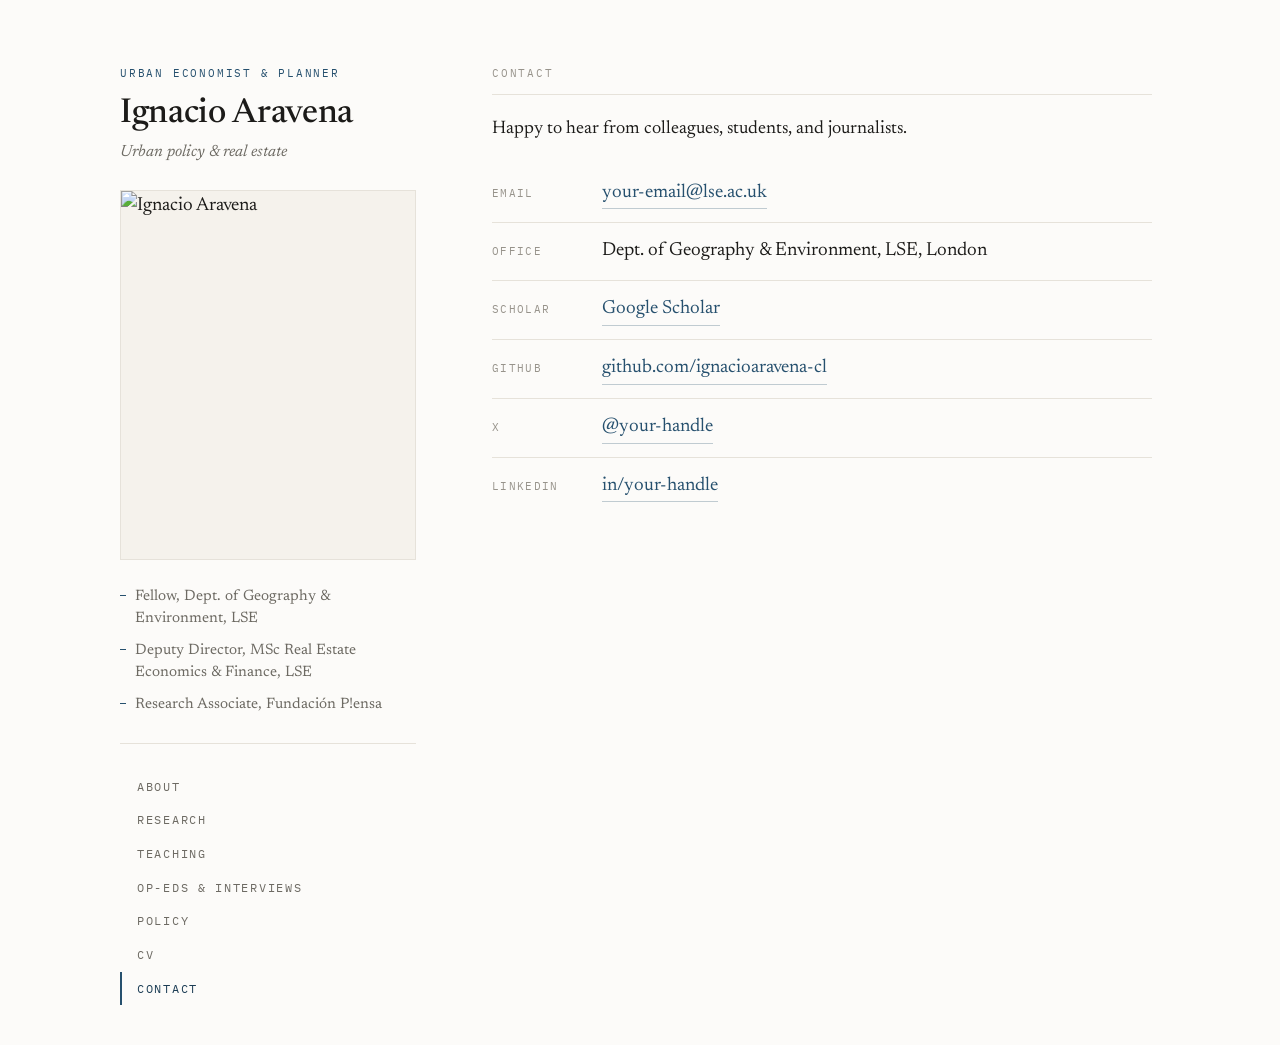
==== contact.html @ 07a5cd49 "Add files via upload" ====
<!DOCTYPE html>
<html lang="en">
<head>
  <meta charset="utf-8">
  <meta name="viewport" content="width=device-width, initial-scale=1">
  <title>Contact — Ignacio Aravena</title>
  <meta name="description" content="Contact Ignacio Aravena.">
  <link rel="preconnect" href="https://fonts.googleapis.com">
  <link rel="preconnect" href="https://fonts.gstatic.com" crossorigin>
  <link href="https://fonts.googleapis.com/css2?family=Newsreader:ital,opsz,wght@0,6..72,400;0,6..72,500;1,6..72,400&family=IBM+Plex+Mono:wght@400;500&display=swap" rel="stylesheet">
  <link rel="stylesheet" href="style.css">
</head>
<body>
  <div class="wrap">

    <aside class="sidebar">
      <p class="eyebrow">Urban economist &amp; planner</p>
      <h1 class="name"><a href="index.html">Ignacio Aravena</a></h1>
      <p class="role">Urban policy &amp; real estate</p>
      <img class="portrait" src="images/profile.jpg" alt="Ignacio Aravena">
      <ul class="affil">
        <li>Fellow, Dept. of Geography &amp; Environment, LSE</li>
        <li>Deputy Director, MSc Real Estate Economics &amp; Finance, LSE</li>
        <li>Research Associate, Fundación P!ensa</li>
      </ul>
      <hr class="rule">
      <nav aria-label="Primary">
        <ul class="nav">
          <li><a href="index.html">About</a></li>
          <li><a href="research.html">Research</a></li>
          <li><a href="teaching.html">Teaching</a></li>
          <li><a href="opeds.html">Op-eds &amp; Interviews</a></li>
          <li><a href="policy.html">Policy</a></li>
          <li><a href="files/cv.pdf">CV</a></li>
          <li><a href="contact.html" aria-current="page">Contact</a></li>
        </ul>
      </nav>
    </aside>

    <main class="content">
      <p class="section-label">Contact</p>

      <p class="lead">Happy to hear from colleagues, students, and journalists.</p>

      <!-- EDIT: fill in your real details and remove any line you don't want -->
      <ul class="links">
        <li><span class="k">Email</span>
          <a href="mailto:your-email@lse.ac.uk">your-email@lse.ac.uk</a></li>
        <li><span class="k">Office</span>
          <span>Dept. of Geography &amp; Environment, LSE, London</span></li>
        <li><span class="k">Scholar</span>
          <a href="#">Google Scholar</a></li>
        <li><span class="k">GitHub</span>
          <a href="https://github.com/ignacioaravena-cl">github.com/ignacioaravena-cl</a></li>
        <li><span class="k">X</span>
          <a href="#">@your-handle</a></li>
        <li><span class="k">LinkedIn</span>
          <a href="#">in/your-handle</a></li>
      </ul>
    </main>

  </div>
</body>
</html>
---- style.css ----
/* ============================================================
   Ignacio Aravena — personal site
   Static site for GitHub Pages. Edit content in the .html files.
   Palette: warm paper + ink, single blueprint-blue accent.
   Type: Newsreader (serif) for reading, IBM Plex Mono for labels.
   ============================================================ */

:root {
  --paper:      #fcfbf9;
  --paper-alt:  #f5f2ec;
  --ink:        #1c1b19;
  --muted:      #6d6a63;
  --faint:      #97938b;
  --accent:     #26506e;
  --accent-deep:#1c3d55;
  --rule:       #e6e2da;

  /* tier / accent palette */
  --blue:  #26506e;
  --green: #2c6a56;
  --amber: #a9772e;
  --brick: #9a4a41;

  --serif: "Newsreader", Georgia, "Times New Roman", serif;
  --mono:  "IBM Plex Mono", ui-monospace, "SFMono-Regular", Menlo, monospace;

  --maxw: 1120px;
}

* { box-sizing: border-box; }

html { -webkit-text-size-adjust: 100%; }

body {
  margin: 0;
  background: var(--paper);
  color: var(--ink);
  font-family: var(--serif);
  font-size: 19px;
  line-height: 1.62;
  font-weight: 400;
  -webkit-font-smoothing: antialiased;
  text-rendering: optimizeLegibility;
  animation: fade-in 0.6s ease both;
}

@keyframes fade-in { from { opacity: 0; } to { opacity: 1; } }

/* ---------- layout ---------- */
.wrap {
  max-width: var(--maxw);
  margin: 0 auto;
  padding: 0 40px;
  display: grid;
  grid-template-columns: 296px 1fr;
  gap: 76px;
  align-items: start;
}

.sidebar {
  position: sticky;
  top: 64px;
  padding: 64px 0 40px;
}

.content {
  padding: 64px 0 96px;
  max-width: 660px;
}

/* ---------- sidebar identity ---------- */
.eyebrow {
  font-family: var(--mono);
  font-size: 0.7rem;
  letter-spacing: 0.16em;
  text-transform: uppercase;
  color: var(--accent);
  margin: 0 0 14px;
}

.name {
  font-family: var(--serif);
  font-weight: 500;
  font-size: 2.15rem;
  line-height: 1.08;
  letter-spacing: -0.01em;
  margin: 0 0 6px;
}

.name a { color: var(--ink); text-decoration: none; }

.role {
  font-style: italic;
  color: var(--muted);
  font-size: 1.02rem;
  margin: 0 0 24px;
}

.portrait {
  width: 100%;
  aspect-ratio: 4 / 5;
  object-fit: cover;
  background: var(--paper-alt);
  border: 1px solid var(--rule);
  margin: 0 0 26px;
  display: block;
}

.affil {
  list-style: none;
  margin: 0 0 26px;
  padding: 0;
  font-size: 0.94rem;
  color: var(--muted);
  line-height: 1.5;
}
.affil li { margin-bottom: 9px; padding-left: 15px; position: relative; }
.affil li::before {
  content: "";
  position: absolute; left: 0; top: 0.62em;
  width: 6px; height: 1px; background: var(--accent);
}

.rule {
  border: 0;
  border-top: 1px solid var(--rule);
  margin: 26px 0;
}

/* ---------- nav ---------- */
.nav { list-style: none; margin: 0; padding: 0; }
.nav li { margin: 0; }
.nav a {
  display: block;
  font-family: var(--mono);
  font-size: 0.76rem;
  letter-spacing: 0.14em;
  text-transform: uppercase;
  color: var(--muted);
  text-decoration: none;
  padding: 7px 0 7px 15px;
  border-left: 2px solid transparent;
  transition: color 0.18s ease, border-color 0.18s ease;
}
.nav a:hover { color: var(--ink); border-left-color: var(--rule); }
.nav a[aria-current="page"] {
  color: var(--accent-deep);
  border-left-color: var(--accent);
}

/* ---------- content ---------- */
.section-label {
  font-family: var(--mono);
  font-size: 0.7rem;
  letter-spacing: 0.16em;
  text-transform: uppercase;
  color: var(--faint);
  margin: 0 0 22px;
  padding-bottom: 12px;
  border-bottom: 1px solid var(--rule);
}

.content h1 {
  font-weight: 500;
  font-size: 1.9rem;
  line-height: 1.15;
  letter-spacing: -0.01em;
  margin: 0 0 24px;
}

.content p { margin: 0 0 20px; }

.content a {
  color: var(--accent);
  text-decoration: none;
  border-bottom: 1px solid rgba(38, 80, 110, 0.28);
  transition: border-color 0.18s ease, color 0.18s ease;
}
.content a:hover { color: var(--accent-deep); border-bottom-color: var(--accent); }

.lead { font-size: 1.14rem; }

/* ---------- papers ---------- */
.paper { padding: 26px 0; border-top: 1px solid var(--rule); }
.paper:first-of-type { border-top: 0; padding-top: 4px; }

.paper-tag {
  display: inline-block;
  font-family: var(--mono);
  font-size: 0.64rem;
  letter-spacing: 0.12em;
  text-transform: uppercase;
  color: var(--blue);
  background: rgba(38, 80, 110, 0.09);
  padding: 3px 9px;
  border-radius: 3px;
  margin-bottom: 12px;
}
.paper-tag.t-green { color: var(--green); background: rgba(44, 106, 86, 0.10); }
.paper-tag.t-amber { color: var(--amber); background: rgba(169, 119, 46, 0.12); }
.paper-tag.t-brick { color: var(--brick); background: rgba(154, 74, 65, 0.10); }
.paper-tag.wip     { color: var(--amber); background: rgba(169, 119, 46, 0.12); }

.paper h3 {
  font-weight: 500;
  font-size: 1.24rem;
  line-height: 1.28;
  margin: 0 0 6px;
}
.paper h3 a { border-bottom-width: 0; }
.paper h3 a:hover { border-bottom-width: 1px; }

.paper .coauthors {
  font-style: italic;
  color: var(--muted);
  font-size: 0.96rem;
  margin: 0 0 12px;
}

.paper .abstract {
  color: #38352f;
  font-size: 0.98rem;
  line-height: 1.58;
  margin: 0;
}

/* ---------- teaching list ---------- */
.course { padding: 24px 0; border-top: 1px solid var(--rule); }
.course:first-of-type { border-top: 0; padding-top: 4px; }
.course .code {
  font-family: var(--mono);
  font-size: 0.72rem;
  letter-spacing: 0.12em;
  color: var(--accent);
  margin-bottom: 8px;
}
.course h3 { font-weight: 500; font-size: 1.18rem; margin: 0 0 6px; }
.course .where { color: var(--muted); font-style: italic; font-size: 0.96rem; margin: 0 0 8px; }
.course p { font-size: 0.98rem; color: #38352f; margin: 0; }

/* ---------- contact ---------- */
.links { list-style: none; margin: 0; padding: 0; }
.links li {
  display: flex;
  gap: 18px;
  align-items: baseline;
  padding: 13px 0;
  border-top: 1px solid var(--rule);
}
.links li:first-child { border-top: 0; }
.links .k {
  font-family: var(--mono);
  font-size: 0.7rem;
  letter-spacing: 0.12em;
  text-transform: uppercase;
  color: var(--faint);
  min-width: 92px;
}

/* ---------- writing / policy entries ---------- */
.entry { padding: 22px 0; border-top: 1px solid var(--rule); }
.entry:first-of-type { border-top: 0; padding-top: 4px; }
.entry .meta {
  font-family: var(--mono);
  font-size: 0.68rem;
  letter-spacing: 0.12em;
  text-transform: uppercase;
  color: var(--accent);
  margin-bottom: 8px;
}
.entry .meta .date { color: var(--faint); }
.entry h3 {
  font-weight: 500;
  font-size: 1.14rem;
  line-height: 1.3;
  margin: 0 0 6px;
}
.entry h3 a { border-bottom-width: 0; }
.entry h3 a:hover { border-bottom-width: 1px; }
.entry p { font-size: 0.95rem; color: var(--muted); line-height: 1.55; margin: 0; }

/* ---------- colored section labels (per tier) ---------- */
.section-label.t-blue  { color: var(--blue);  border-bottom-color: var(--blue);  border-bottom-width: 2px; }
.section-label.t-green { color: var(--green); border-bottom-color: var(--green); border-bottom-width: 2px; }
.section-label.t-amber { color: var(--amber); border-bottom-color: var(--amber); border-bottom-width: 2px; }
.section-label.t-brick { color: var(--brick); border-bottom-color: var(--brick); border-bottom-width: 2px; }

/* ---------- link chips (PDF / versions / coverage) ---------- */
.chips { display: flex; flex-wrap: wrap; gap: 8px; margin: 12px 0 0; }
.content a.chip {
  font-family: var(--mono);
  font-size: 0.64rem;
  letter-spacing: 0.08em;
  text-transform: uppercase;
  color: var(--blue);
  border: 1px solid rgba(38, 80, 110, 0.35);
  border-radius: 3px;
  padding: 3px 9px;
  text-decoration: none;
  transition: background 0.18s ease, border-color 0.18s ease;
}
.content a.chip:hover { background: rgba(38, 80, 110, 0.08); border-color: var(--blue); }
.content a.chip.press {
  color: var(--brick);
  border-color: rgba(154, 74, 65, 0.4);
}
.content a.chip.press:hover { background: rgba(154, 74, 65, 0.08); border-color: var(--brick); }

/* ---------- media coverage row ---------- */
.coverage { display: flex; flex-wrap: wrap; align-items: center; gap: 8px; margin-top: 12px; }
.coverage .clabel {
  font-family: var(--mono);
  font-size: 0.62rem;
  letter-spacing: 0.12em;
  text-transform: uppercase;
  color: var(--faint);
}

/* ---------- op-eds page: press theme ---------- */
.media .section-label {
  color: var(--brick);
  border-bottom-color: var(--brick);
  border-bottom-width: 2px;
}
.media .entry .meta { color: var(--brick); }

/* ---------- responsive ---------- */
@media (max-width: 820px) {
  .wrap {
    grid-template-columns: 1fr;
    gap: 0;
    padding: 0 28px;
  }
  .sidebar {
    position: static;
    padding: 48px 0 8px;
    max-width: 560px;
  }
  .content { padding: 40px 0 72px; max-width: 640px; }
  .portrait { max-width: 200px; }
  .name { font-size: 2rem; }
  .nav { display: flex; flex-wrap: wrap; gap: 4px 6px; margin-top: 8px; }
  .nav a { border-left: 0; padding: 6px 12px; border: 1px solid var(--rule); }
  .nav a:hover { border-color: var(--faint); }
  .nav a[aria-current="page"] { border-color: var(--accent); color: var(--accent-deep); }
}

/* ---------- a11y ---------- */
a:focus-visible, .nav a:focus-visible {
  outline: 2px solid var(--accent);
  outline-offset: 3px;
  border-radius: 1px;
}

@media (prefers-reduced-motion: reduce) {
  body { animation: none; }
  * { transition: none !important; }
}
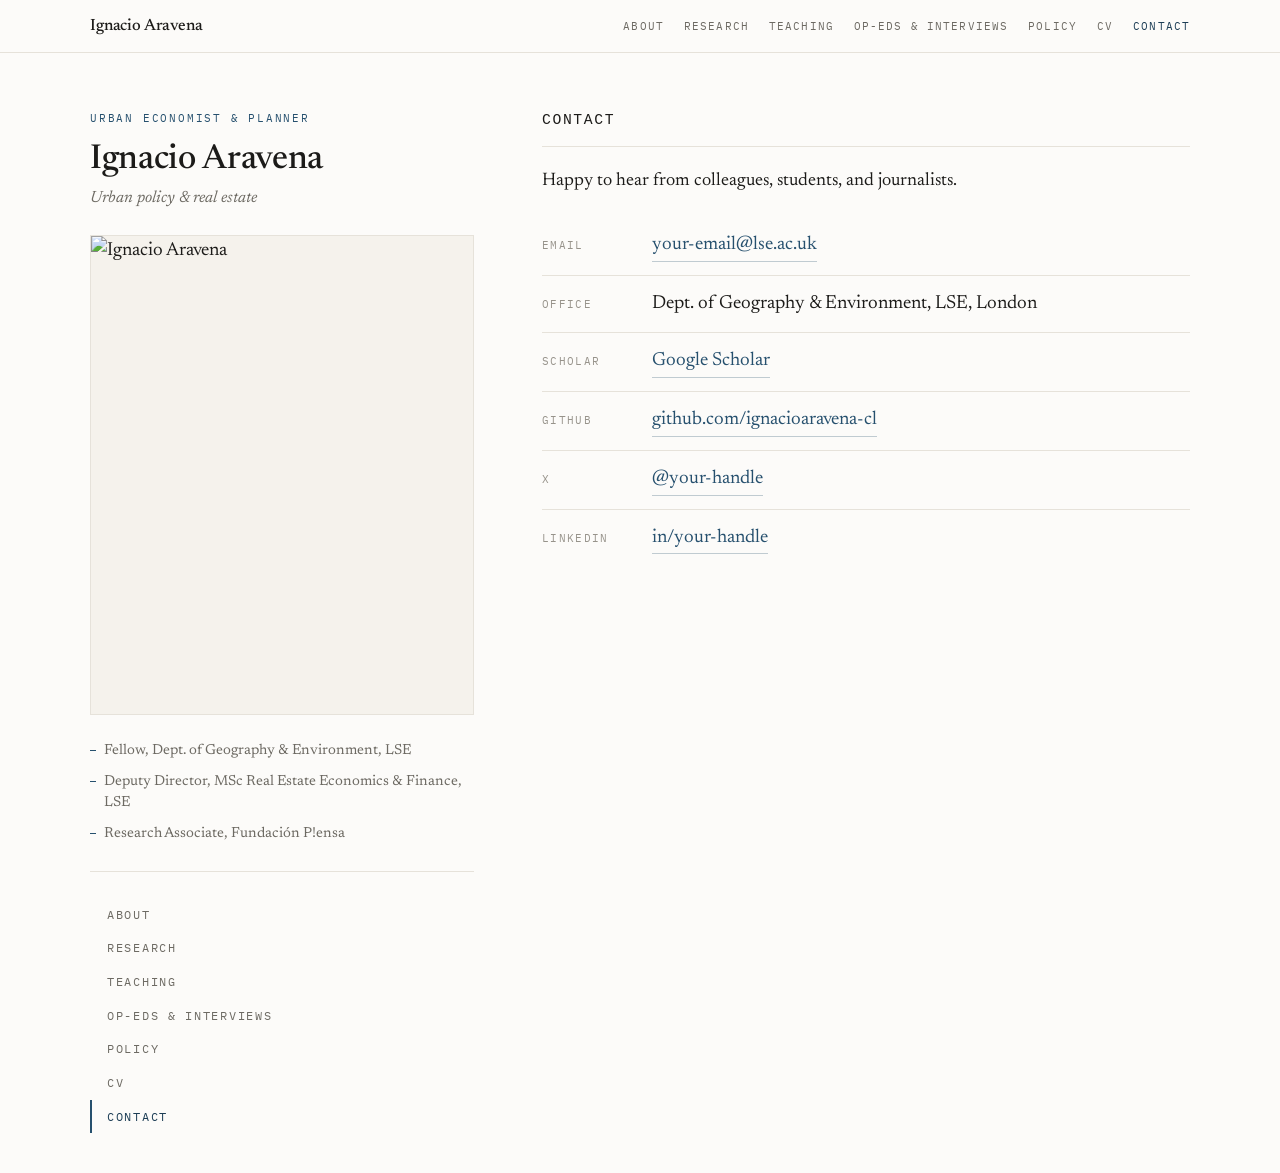
==== commit ae330e95: "Add files via upload" ====
--- a/contact.html
+++ b/contact.html
@@ -11,6 +11,20 @@
   <link rel="stylesheet" href="style.css">
 </head>
 <body>
+  <header class="topbar">
+    <div class="topbar-inner">
+      <a class="wordmark" href="index.html">Ignacio Aravena</a>
+      <nav class="topnav" aria-label="Sections">
+        <a href="index.html">About</a>
+        <a href="research.html">Research</a>
+        <a href="teaching.html">Teaching</a>
+        <a href="opeds.html">Op-eds &amp; Interviews</a>
+        <a href="policy.html">Policy</a>
+        <a href="files/cv.pdf">CV</a>
+        <a href="contact.html" aria-current="page">Contact</a>
+      </nav>
+    </div>
+  </header>
   <div class="wrap">
 
     <aside class="sidebar">
--- a/style.css
+++ b/style.css
@@ -24,7 +24,7 @@
   --serif: "Newsreader", Georgia, "Times New Roman", serif;
   --mono:  "IBM Plex Mono", ui-monospace, "SFMono-Regular", Menlo, monospace;
 
-  --maxw: 1120px;
+  --maxw: 1180px;
 }
 
 * { box-sizing: border-box; }
@@ -52,21 +52,69 @@
   margin: 0 auto;
   padding: 0 40px;
   display: grid;
-  grid-template-columns: 296px 1fr;
-  gap: 76px;
+  grid-template-columns: 384px 1fr;
+  gap: 68px;
   align-items: start;
 }
 
 .sidebar {
   position: sticky;
-  top: 64px;
-  padding: 64px 0 40px;
+  top: 84px;
+  padding: 56px 0 40px;
 }
 
 .content {
-  padding: 64px 0 96px;
+  padding: 56px 0 96px;
   max-width: 660px;
 }
+
+/* ---------- top navigation bar ---------- */
+.topbar {
+  position: sticky;
+  top: 0;
+  z-index: 20;
+  background: rgba(252, 251, 249, 0.9);
+  backdrop-filter: saturate(1.2) blur(8px);
+  -webkit-backdrop-filter: saturate(1.2) blur(8px);
+  border-bottom: 1px solid var(--rule);
+}
+.topbar-inner {
+  max-width: var(--maxw);
+  margin: 0 auto;
+  padding: 13px 40px;
+  display: flex;
+  align-items: center;
+  justify-content: space-between;
+  gap: 28px;
+}
+.wordmark {
+  font-family: var(--serif);
+  font-weight: 500;
+  font-size: 1.02rem;
+  letter-spacing: -0.01em;
+  color: var(--ink);
+  text-decoration: none;
+  white-space: nowrap;
+}
+.topnav {
+  display: flex;
+  flex-wrap: wrap;
+  justify-content: flex-end;
+  gap: 4px 20px;
+}
+.topnav a {
+  font-family: var(--mono);
+  font-size: 0.7rem;
+  letter-spacing: 0.1em;
+  text-transform: uppercase;
+  color: var(--muted);
+  text-decoration: none;
+  white-space: nowrap;
+  padding: 3px 0;
+  transition: color 0.18s ease;
+}
+.topnav a:hover { color: var(--ink); }
+.topnav a[aria-current="page"] { color: var(--accent-deep); }
 
 /* ---------- sidebar identity ---------- */
 .eyebrow {
@@ -110,11 +158,11 @@
   list-style: none;
   margin: 0 0 26px;
   padding: 0;
-  font-size: 0.94rem;
+  font-size: 0.9rem;
   color: var(--muted);
-  line-height: 1.5;
-}
-.affil li { margin-bottom: 9px; padding-left: 15px; position: relative; }
+  line-height: 1.45;
+}
+.affil li { margin-bottom: 10px; padding-left: 14px; position: relative; }
 .affil li::before {
   content: "";
   position: absolute; left: 0; top: 0.62em;
@@ -151,13 +199,14 @@
 /* ---------- content ---------- */
 .section-label {
   font-family: var(--mono);
-  font-size: 0.7rem;
-  letter-spacing: 0.16em;
-  text-transform: uppercase;
-  color: var(--faint);
-  margin: 0 0 22px;
-  padding-bottom: 12px;
-  border-bottom: 1px solid var(--rule);
+  font-size: 0.92rem;
+  font-weight: 500;
+  letter-spacing: 0.11em;
+  text-transform: uppercase;
+  color: var(--ink);
+  margin: 0 0 24px;
+  padding-bottom: 13px;
+  border-bottom: 1.5px solid var(--rule);
 }
 
 .content h1 {
@@ -326,6 +375,7 @@
 
 /* ---------- responsive ---------- */
 @media (max-width: 820px) {
+  .topbar { display: none; }
   .wrap {
     grid-template-columns: 1fr;
     gap: 0;
@@ -335,11 +385,15 @@
     position: static;
     padding: 48px 0 8px;
     max-width: 560px;
+    margin: 0 auto;
+    text-align: center;
   }
+  .portrait { max-width: 220px; margin-left: auto; margin-right: auto; }
+  .name { font-size: 2rem; }
+  /* affiliations read cleaner centered without the hanging dash */
+  .affil { display: inline-block; text-align: left; }
   .content { padding: 40px 0 72px; max-width: 640px; }
-  .portrait { max-width: 200px; }
-  .name { font-size: 2rem; }
-  .nav { display: flex; flex-wrap: wrap; gap: 4px 6px; margin-top: 8px; }
+  .nav { display: flex; flex-wrap: wrap; justify-content: center; gap: 4px 6px; margin-top: 8px; }
   .nav a { border-left: 0; padding: 6px 12px; border: 1px solid var(--rule); }
   .nav a:hover { border-color: var(--faint); }
   .nav a[aria-current="page"] { border-color: var(--accent); color: var(--accent-deep); }
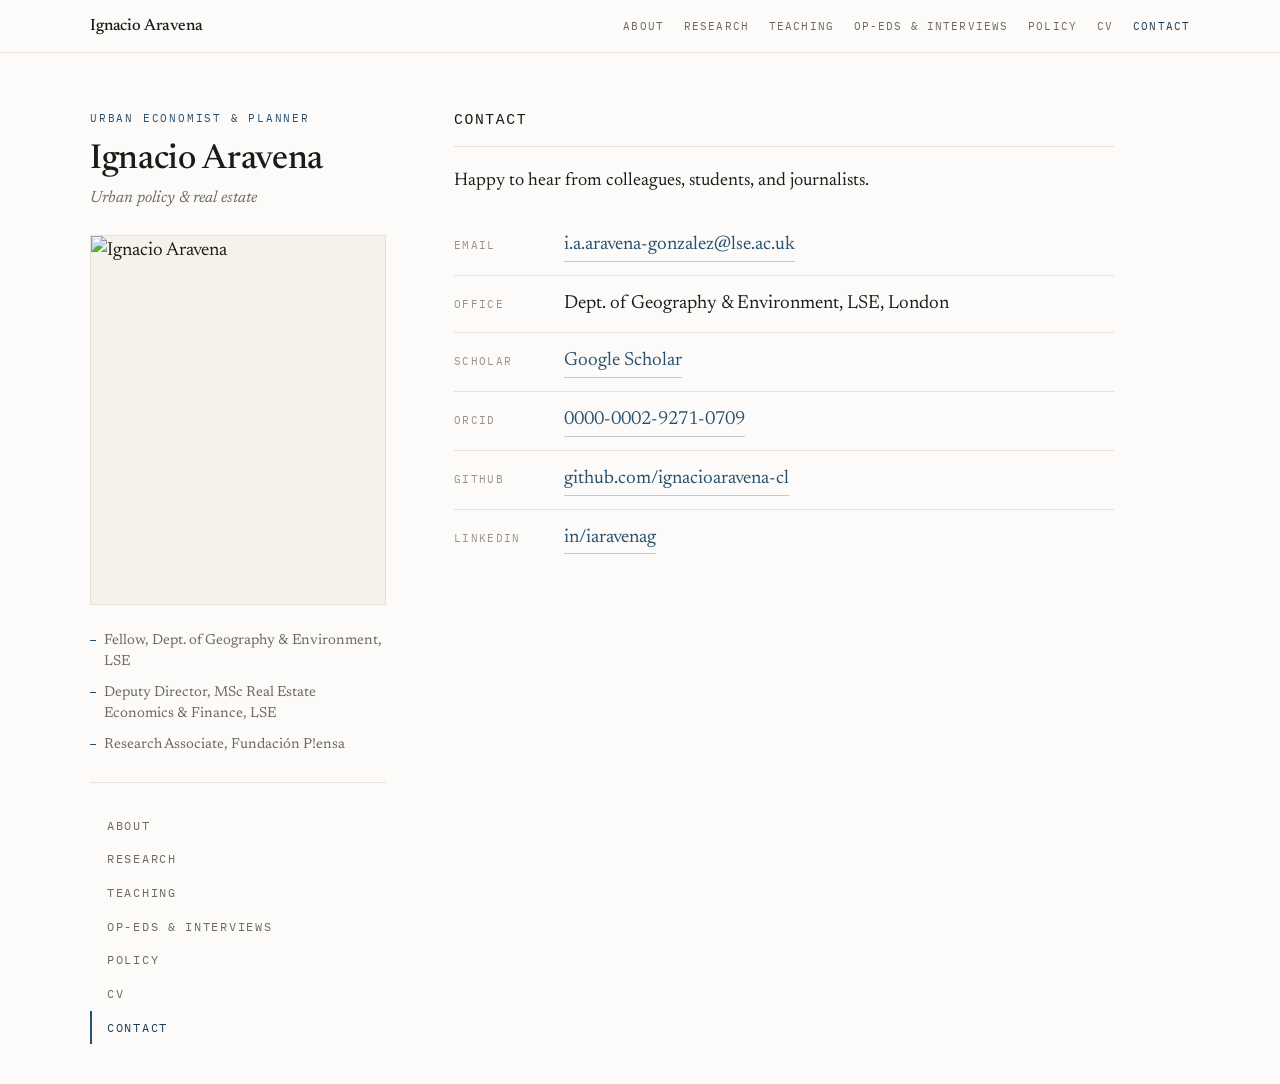
==== commit 4793a4dd: "Add files via upload" ====
--- a/contact.html
+++ b/contact.html
@@ -56,20 +56,20 @@
 
       <p class="lead">Happy to hear from colleagues, students, and journalists.</p>
 
-      <!-- EDIT: fill in your real details and remove any line you don't want -->
+      <!-- EDIT: fill in the placeholder links (#) and remove any line you don't use -->
       <ul class="links">
         <li><span class="k">Email</span>
-          <a href="mailto:your-email@lse.ac.uk">your-email@lse.ac.uk</a></li>
+          <a href="mailto:i.a.aravena-gonzalez@lse.ac.uk">i.a.aravena-gonzalez@lse.ac.uk</a></li>
         <li><span class="k">Office</span>
           <span>Dept. of Geography &amp; Environment, LSE, London</span></li>
         <li><span class="k">Scholar</span>
-          <a href="#">Google Scholar</a></li>
+          <a href="https://scholar.google.com/citations?hl=es&amp;user=JTFQsjEAAAAJ">Google Scholar</a></li>
+        <li><span class="k">ORCID</span>
+          <a href="https://orcid.org/0000-0002-9271-0709">0000-0002-9271-0709</a></li>
         <li><span class="k">GitHub</span>
           <a href="https://github.com/ignacioaravena-cl">github.com/ignacioaravena-cl</a></li>
-        <li><span class="k">X</span>
-          <a href="#">@your-handle</a></li>
         <li><span class="k">LinkedIn</span>
-          <a href="#">in/your-handle</a></li>
+          <a href="https://www.linkedin.com/in/iaravenag/">in/iaravenag</a></li>
       </ul>
     </main>
 
--- a/style.css
+++ b/style.css
@@ -52,7 +52,7 @@
   margin: 0 auto;
   padding: 0 40px;
   display: grid;
-  grid-template-columns: 384px 1fr;
+  grid-template-columns: 296px 1fr;
   gap: 68px;
   align-items: start;
 }
